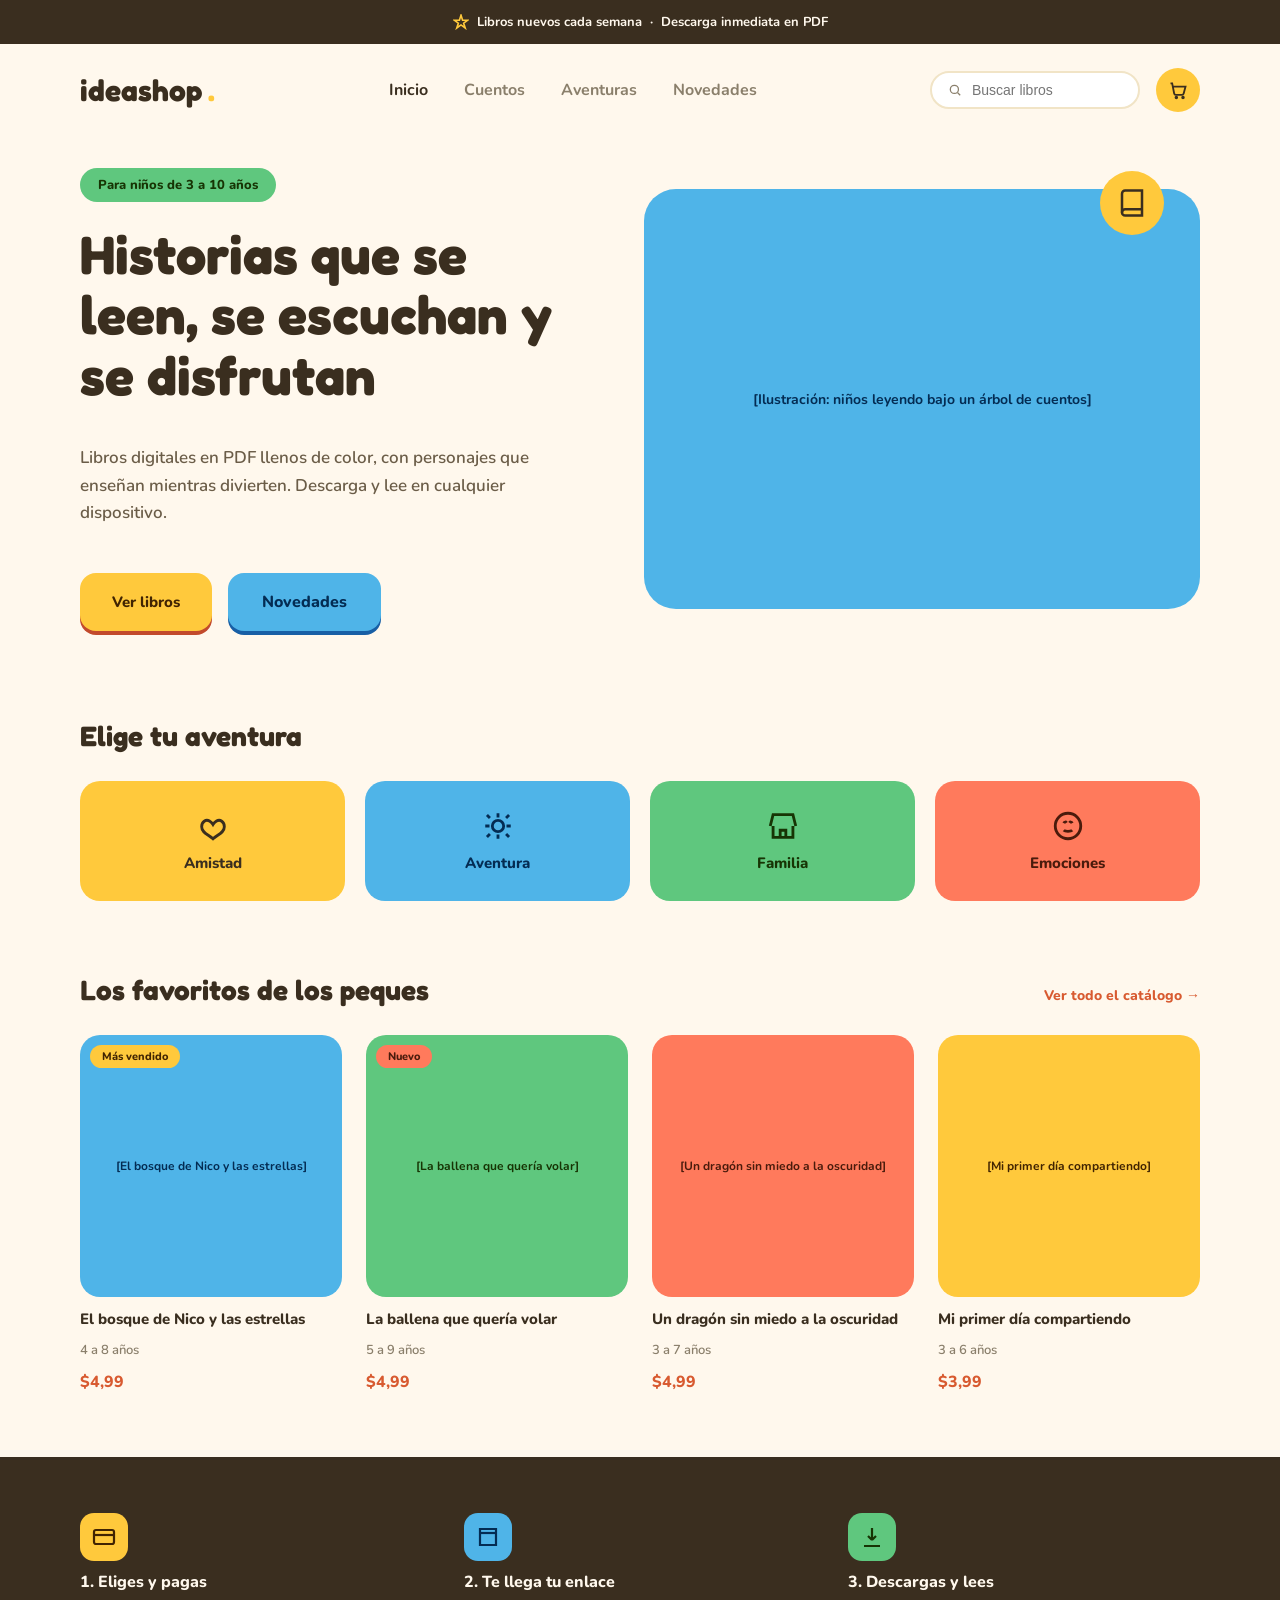
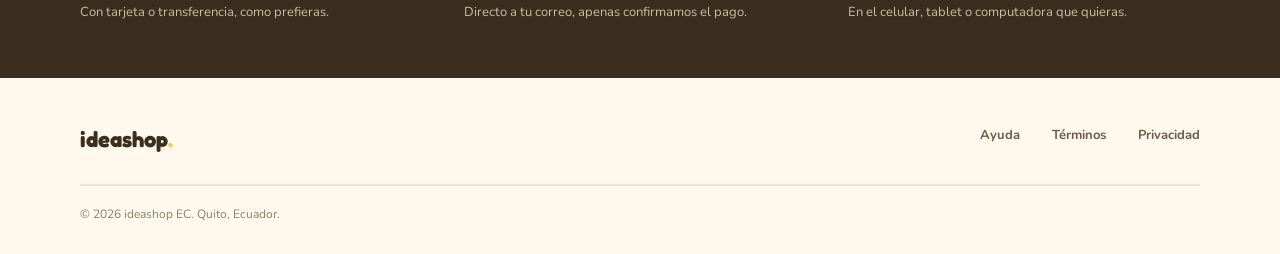
==== public/index.html @ 3af10f52 "Primera versión del sitio ideashop kids" ====
<!doctype html>
<html lang="es">
<head>
<meta charset="utf-8">
<meta name="viewport" content="width=device-width, initial-scale=1">
<title>ideashop EC — Libros digitales para niños</title>
<meta name="description" content="Libros digitales en PDF para niños de 3 a 10 años. Descarga inmediata luego de confirmar tu pago.">
<link rel="preconnect" href="https://fonts.googleapis.com">
<link href="https://fonts.googleapis.com/css2?family=Fredoka:wght@500;600;700&family=Nunito:wght@400;600;700;800&display=swap" rel="stylesheet">
<link rel="stylesheet" href="css/styles.css">
</head>
<body>

<div style="display:flex;flex-direction:column">

  <!-- Barra de anuncio -->
  <div style="min-height:44px;background:#3A2E1F;color:#FFF8ED;display:flex;align-items:center;justify-content:center;gap:8px;font-size:13px;font-weight:700;text-align:center;padding:8px 16px">
    <svg width="16" height="16" viewBox="0 0 24 24" fill="none" stroke="#FFC93C" stroke-width="2.5"><path d="M12 2l2.4 7.4H22l-6 4.4 2.3 7.2-6.3-4.6-6.3 4.6 2.3-7.2-6-4.4h7.6z"/></svg>
    Libros nuevos cada semana &nbsp;·&nbsp; Descarga inmediata en PDF
  </div>

  <!-- Header -->
  <header style="display:flex;align-items:center;justify-content:space-between;padding:24px 80px;flex-wrap:wrap;gap:16px;background:#FFF8ED">
    <a href="index.html" style="font-family:'Fredoka',sans-serif;font-size:30px;font-weight:700;color:#3A2E1F;display:flex;align-items:center;gap:6px">
      ideashop<span style="color:var(--accent)">.</span>
    </a>

    <nav style="display:flex;gap:36px;font-size:16px;font-weight:700">
      <a href="index.html" style="color:#3A2E1F">Inicio</a>
      <a href="#" style="color:#8A7F6B">Cuentos</a>
      <a href="#" style="color:#8A7F6B">Aventuras</a>
      <a href="#" style="color:#8A7F6B">Novedades</a>
    </nav>

    <div style="display:flex;align-items:center;gap:16px">
      <div style="display:flex;align-items:center;background:#FFFFFF;border:2px solid #F1E4C6;border-radius:24px;padding:8px 16px;gap:8px;width:210px">
        <svg width="16" height="16" viewBox="0 0 24 24" fill="none" stroke="#8A7F6B" stroke-width="2.2"><circle cx="11" cy="11" r="7"/><line x1="21" y1="21" x2="16.65" y2="16.65"/></svg>
        <label for="search" style="position:absolute;width:1px;height:1px;overflow:hidden;clip:rect(0 0 0 0)">Buscar libros</label>
        <input id="search" type="text" placeholder="Buscar libros" style="border:none;background:transparent;outline:none;font-size:14px;color:#3A2E1F;width:100%">
      </div>
      <button aria-label="Carrito de compras" style="background:var(--accent);border:none;border-radius:50%;width:44px;height:44px;display:flex;align-items:center;justify-content:center;position:relative">
        <svg width="20" height="20" viewBox="0 0 24 24" fill="none" stroke="#3A2E1F" stroke-width="2.2"><path d="M3 4h2l2.4 12.2a2 2 0 0 0 2 1.6h7.4a2 2 0 0 0 2-1.6L21 8H6"/><circle cx="10" cy="21" r="1"/><circle cx="18" cy="21" r="1"/></svg>
      </button>
    </div>
  </header>

  <!-- Hero -->
  <section style="padding:32px 80px 72px;display:flex;gap:56px;align-items:center;flex-wrap:wrap">
    <div style="flex:1;min-width:320px;display:flex;flex-direction:column;gap:22px">
      <span style="background:#5FC77E;color:#173404;font-size:13px;font-weight:800;padding:8px 18px;border-radius:20px;width:fit-content">Para niños de 3 a 10 años</span>
      <h1 style="font-size:54px;line-height:1.12;color:#3A2E1F;font-weight:700">Historias que se leen, se escuchan y se disfrutan</h1>
      <p style="font-size:17px;line-height:1.6;color:#6B5D48;max-width:460px;font-weight:600">
        Libros digitales en PDF llenos de color, con personajes que enseñan mientras divierten. Descarga y lee en cualquier dispositivo.
      </p>
      <div style="display:flex;gap:16px;margin-top:8px;flex-wrap:wrap">
        <a href="producto.html" class="btn-accent" style="box-shadow:0 4px 0 #C24A2C">Ver libros</a>
        <a href="#" style="background:#4FB4E8;color:#042C53;padding:18px 34px;border-radius:16px;font-weight:800;font-size:16px;box-shadow:0 4px 0 #185FA5">Novedades</a>
      </div>
    </div>
    <div style="flex:1;min-width:320px;height:420px;border-radius:32px;background:#4FB4E8;display:flex;align-items:center;justify-content:center;color:#042C53;font-size:14px;font-weight:700;text-align:center;padding:24px;box-sizing:border-box;position:relative">
      [Ilustración: niños leyendo bajo un árbol de cuentos]
      <div style="position:absolute;top:-18px;right:36px;width:64px;height:64px;border-radius:50%;background:var(--accent);display:flex;align-items:center;justify-content:center">
        <svg width="30" height="30" viewBox="0 0 24 24" fill="none" stroke="#3A2E1F" stroke-width="2"><path d="M4 19.5A2.5 2.5 0 0 1 6.5 17H20"/><path d="M6.5 2H20v20H6.5A2.5 2.5 0 0 1 4 19.5v-15A2.5 2.5 0 0 1 6.5 2z"/></svg>
      </div>
    </div>
  </section>

  <!-- Categorías -->
  <section style="padding:16px 80px 56px;box-sizing:border-box">
    <h2 style="font-size:28px;font-weight:700;margin-bottom:28px;color:#3A2E1F">Elige tu aventura</h2>
    <div style="display:grid;grid-template-columns:repeat(4,minmax(180px,1fr));gap:20px">

      <div style="background:var(--accent);border-radius:20px;padding:28px 20px;display:flex;flex-direction:column;gap:10px;align-items:center;text-align:center">
        <svg width="34" height="34" viewBox="0 0 24 24" fill="none" stroke="#3A2E1F" stroke-width="2"><path d="M12 21C9 18 4 17 4 12.5 4 9 7 7 9.5 8.5 11 9.4 12 11 12 11s1-1.6 2.5-2.5C17 7 20 9 20 12.5c0 4.5-5 5.5-8 8.5z"/></svg>
        <span style="font-size:15px;font-weight:800;color:#3A2E1F">Amistad</span>
      </div>
      <div style="background:#4FB4E8;border-radius:20px;padding:28px 20px;display:flex;flex-direction:column;gap:10px;align-items:center;text-align:center">
        <svg width="34" height="34" viewBox="0 0 24 24" fill="none" stroke="#042C53" stroke-width="2"><path d="M12 3v3M12 18v3M4.2 4.2l2.1 2.1M17.7 17.7l2.1 2.1M3 12h3M18 12h3M4.2 19.8l2.1-2.1M17.7 6.3l2.1-2.1"/><circle cx="12" cy="12" r="4"/></svg>
        <span style="font-size:15px;font-weight:800;color:#042C53">Aventura</span>
      </div>
      <div style="background:#5FC77E;border-radius:20px;padding:28px 20px;display:flex;flex-direction:column;gap:10px;align-items:center;text-align:center">
        <svg width="34" height="34" viewBox="0 0 24 24" fill="none" stroke="#173404" stroke-width="2"><path d="M3 12l2-8h14l2 8"/><path d="M5 12v8h14v-8"/><path d="M10 20v-5h4v5"/></svg>
        <span style="font-size:15px;font-weight:800;color:#173404">Familia</span>
      </div>
      <div style="background:#FF7A5C;border-radius:20px;padding:28px 20px;display:flex;flex-direction:column;gap:10px;align-items:center;text-align:center">
        <svg width="34" height="34" viewBox="0 0 24 24" fill="none" stroke="#4A1B0C" stroke-width="2"><circle cx="12" cy="12" r="9"/><path d="M9 10c.5-1 1.5-1 2-.3M15 10c-.5-1-1.5-1-2-.3M9 15c1 1 5 1 6 0"/></svg>
        <span style="font-size:15px;font-weight:800;color:#4A1B0C">Emociones</span>
      </div>

    </div>
  </section>

  <!-- Más vendidos -->
  <section style="padding:16px 80px 64px;box-sizing:border-box">
    <div style="display:flex;justify-content:space-between;align-items:baseline;margin-bottom:28px;flex-wrap:wrap;gap:8px">
      <h2 style="font-size:28px;font-weight:700;color:#3A2E1F">Los favoritos de los peques</h2>
      <a href="#" style="font-size:14px;font-weight:800;color:#D85A30">Ver todo el catálogo →</a>
    </div>
    <div style="display:grid;grid-template-columns:repeat(4,minmax(180px,1fr));gap:24px">

      <a href="producto.html" style="display:flex;flex-direction:column;gap:12px">
        <div style="position:relative;width:100%;aspect-ratio:1/1;border-radius:20px;background:#4FB4E8;display:flex;align-items:center;justify-content:center;color:#042C53;font-size:12px;font-weight:700;text-align:center;padding:12px;box-sizing:border-box">
          [El bosque de Nico y las estrellas]
          <span style="position:absolute;top:10px;left:10px;background:#FFC93C;color:#412402;font-size:11px;font-weight:800;padding:4px 12px;border-radius:20px">Más vendido</span>
        </div>
        <div style="font-size:15px;font-weight:800;color:#3A2E1F">El bosque de Nico y las estrellas</div>
        <div style="font-size:13px;color:#8A7F6B;font-weight:600">4 a 8 años</div>
        <div style="font-size:16px;color:#D85A30;font-weight:800">$4,99</div>
      </a>

      <div style="display:flex;flex-direction:column;gap:12px">
        <div style="position:relative;width:100%;aspect-ratio:1/1;border-radius:20px;background:#5FC77E;display:flex;align-items:center;justify-content:center;color:#173404;font-size:12px;font-weight:700;text-align:center;padding:12px;box-sizing:border-box">
          [La ballena que quería volar]
          <span style="position:absolute;top:10px;left:10px;background:#FF7A5C;color:#4A1B0C;font-size:11px;font-weight:800;padding:4px 12px;border-radius:20px">Nuevo</span>
        </div>
        <div style="font-size:15px;font-weight:800;color:#3A2E1F">La ballena que quería volar</div>
        <div style="font-size:13px;color:#8A7F6B;font-weight:600">5 a 9 años</div>
        <div style="font-size:16px;color:#D85A30;font-weight:800">$4,99</div>
      </div>

      <div style="display:flex;flex-direction:column;gap:12px">
        <div style="width:100%;aspect-ratio:1/1;border-radius:20px;background:#FF7A5C;display:flex;align-items:center;justify-content:center;color:#4A1B0C;font-size:12px;font-weight:700;text-align:center;padding:12px;box-sizing:border-box">
          [Un dragón sin miedo a la oscuridad]
        </div>
        <div style="font-size:15px;font-weight:800;color:#3A2E1F">Un dragón sin miedo a la oscuridad</div>
        <div style="font-size:13px;color:#8A7F6B;font-weight:600">3 a 7 años</div>
        <div style="font-size:16px;color:#D85A30;font-weight:800">$4,99</div>
      </div>

      <div style="display:flex;flex-direction:column;gap:12px">
        <div style="width:100%;aspect-ratio:1/1;border-radius:20px;background:var(--accent);display:flex;align-items:center;justify-content:center;color:#412402;font-size:12px;font-weight:700;text-align:center;padding:12px;box-sizing:border-box">
          [Mi primer día compartiendo]
        </div>
        <div style="font-size:15px;font-weight:800;color:#3A2E1F">Mi primer día compartiendo</div>
        <div style="font-size:13px;color:#8A7F6B;font-weight:600">3 a 6 años</div>
        <div style="font-size:16px;color:#D85A30;font-weight:800">$3,99</div>
      </div>

    </div>
  </section>

  <!-- Banner cómo funciona -->
  <section style="padding:56px 80px;background:#3A2E1F;display:flex;justify-content:space-between;gap:32px;box-sizing:border-box;flex-wrap:wrap">
    <div style="flex:1;min-width:220px;display:flex;flex-direction:column;gap:10px">
      <div style="width:48px;height:48px;border-radius:14px;background:var(--accent);display:flex;align-items:center;justify-content:center">
        <svg width="24" height="24" viewBox="0 0 24 24" fill="none" stroke="#412402" stroke-width="2.2"><rect x="2" y="5" width="20" height="14" rx="2"/><line x1="2" y1="10" x2="22" y2="10"/></svg>
      </div>
      <span style="color:#FFF8ED;font-weight:800;font-size:16px">1. Eliges y pagas</span>
      <p style="color:#C9BFA8;font-size:13px;line-height:1.5;margin:0">Con tarjeta o transferencia, como prefieras.</p>
    </div>
    <div style="flex:1;min-width:220px;display:flex;flex-direction:column;gap:10px">
      <div style="width:48px;height:48px;border-radius:14px;background:#4FB4E8;display:flex;align-items:center;justify-content:center">
        <svg width="24" height="24" viewBox="0 0 24 24" fill="none" stroke="#042C53" stroke-width="2.2"><path d="M4 4h16v16H4z"/><path d="M4 8h16"/></svg>
      </div>
      <span style="color:#FFF8ED;font-weight:800;font-size:16px">2. Te llega tu enlace</span>
      <p style="color:#C9BFA8;font-size:13px;line-height:1.5;margin:0">Directo a tu correo, apenas confirmamos el pago.</p>
    </div>
    <div style="flex:1;min-width:220px;display:flex;flex-direction:column;gap:10px">
      <div style="width:48px;height:48px;border-radius:14px;background:#5FC77E;display:flex;align-items:center;justify-content:center">
        <svg width="24" height="24" viewBox="0 0 24 24" fill="none" stroke="#173404" stroke-width="2.2"><path d="M12 3v12m0 0l-4-4m4 4l4-4M4 21h16"/></svg>
      </div>
      <span style="color:#FFF8ED;font-weight:800;font-size:16px">3. Descargas y lees</span>
      <p style="color:#C9BFA8;font-size:13px;line-height:1.5;margin:0">En el celular, tablet o computadora que quieras.</p>
    </div>
  </section>

  <!-- Footer -->
  <footer style="background:#FFF8ED;color:#6B5D48;padding:48px 80px 32px;box-sizing:border-box;display:flex;flex-direction:column;gap:32px">
    <div style="display:flex;justify-content:space-between;align-items:flex-start;flex-wrap:wrap;gap:16px">
      <span style="font-family:'Fredoka',sans-serif;font-size:22px;font-weight:700;color:#3A2E1F">ideashop<span style="color:var(--accent)">.</span></span>
      <div style="display:flex;gap:32px;font-size:13px;font-weight:700;flex-wrap:wrap">
        <a href="#" style="color:#6B5D48">Ayuda</a>
        <a href="#" style="color:#6B5D48">Términos</a>
        <a href="#" style="color:#6B5D48">Privacidad</a>
      </div>
    </div>
    <div style="border-top:2px solid #F1E4C6;padding-top:20px;font-size:12px;color:#8A7F6B">© 2026 ideashop EC. Quito, Ecuador.</div>
  </footer>

</div>
</body>
</html>
---- public/css/styles.css ----
/* ideashop EC — Estilos globales
   Paleta "Arcoíris de cuentos"
   Fuentes: Fredoka (títulos) + Nunito (texto) */

:root {
  --accent: #FFC93C;      /* amarillo sol */
  --blue: #4FB4E8;        /* azul cielo */
  --coral: #FF7A5C;       /* coral */
  --green: #5FC77E;       /* verde */
  --cream: #FFF8ED;       /* crema (fondo) */
  --text: #3A2E1F;        /* marrón oscuro */
  --text-soft: #6B5D48;
  --text-muted: #8A7F6B;
  --border: #F1E4C6;
  --panel: #FBF4E4;
}

* { box-sizing: border-box; }

body {
  margin: 0;
  font-family: 'Nunito', sans-serif;
  background: var(--cream);
  color: var(--text);
}

h1, h2, h3 {
  font-family: 'Fredoka', sans-serif;
  margin: 0;
}

a { color: inherit; text-decoration: none; }

button {
  font-family: 'Nunito', sans-serif;
  cursor: pointer;
  border: none;
}

.container {
  max-width: 1200px;
  margin: 0 auto;
  padding: 0 24px;
}

/* Botón "presionado" reutilizable */
.btn-accent {
  background: var(--accent);
  color: #412402;
  padding: 16px 32px;
  border-radius: 16px;
  font-weight: 800;
  font-size: 15px;
  box-shadow: 0 4px 0 #BA7517;
  display: inline-flex;
  align-items: center;
  justify-content: center;
  gap: 8px;
}

.btn-outline {
  border: 2px solid var(--text);
  color: var(--text);
  padding: 14px 28px;
  border-radius: 14px;
  font-weight: 800;
  font-size: 14px;
}

/* Utilidades responsive básicas */
@media (max-width: 960px) {
  header nav { display: none !important; }
  section[style*="display:flex"] { flex-wrap: wrap; }
}
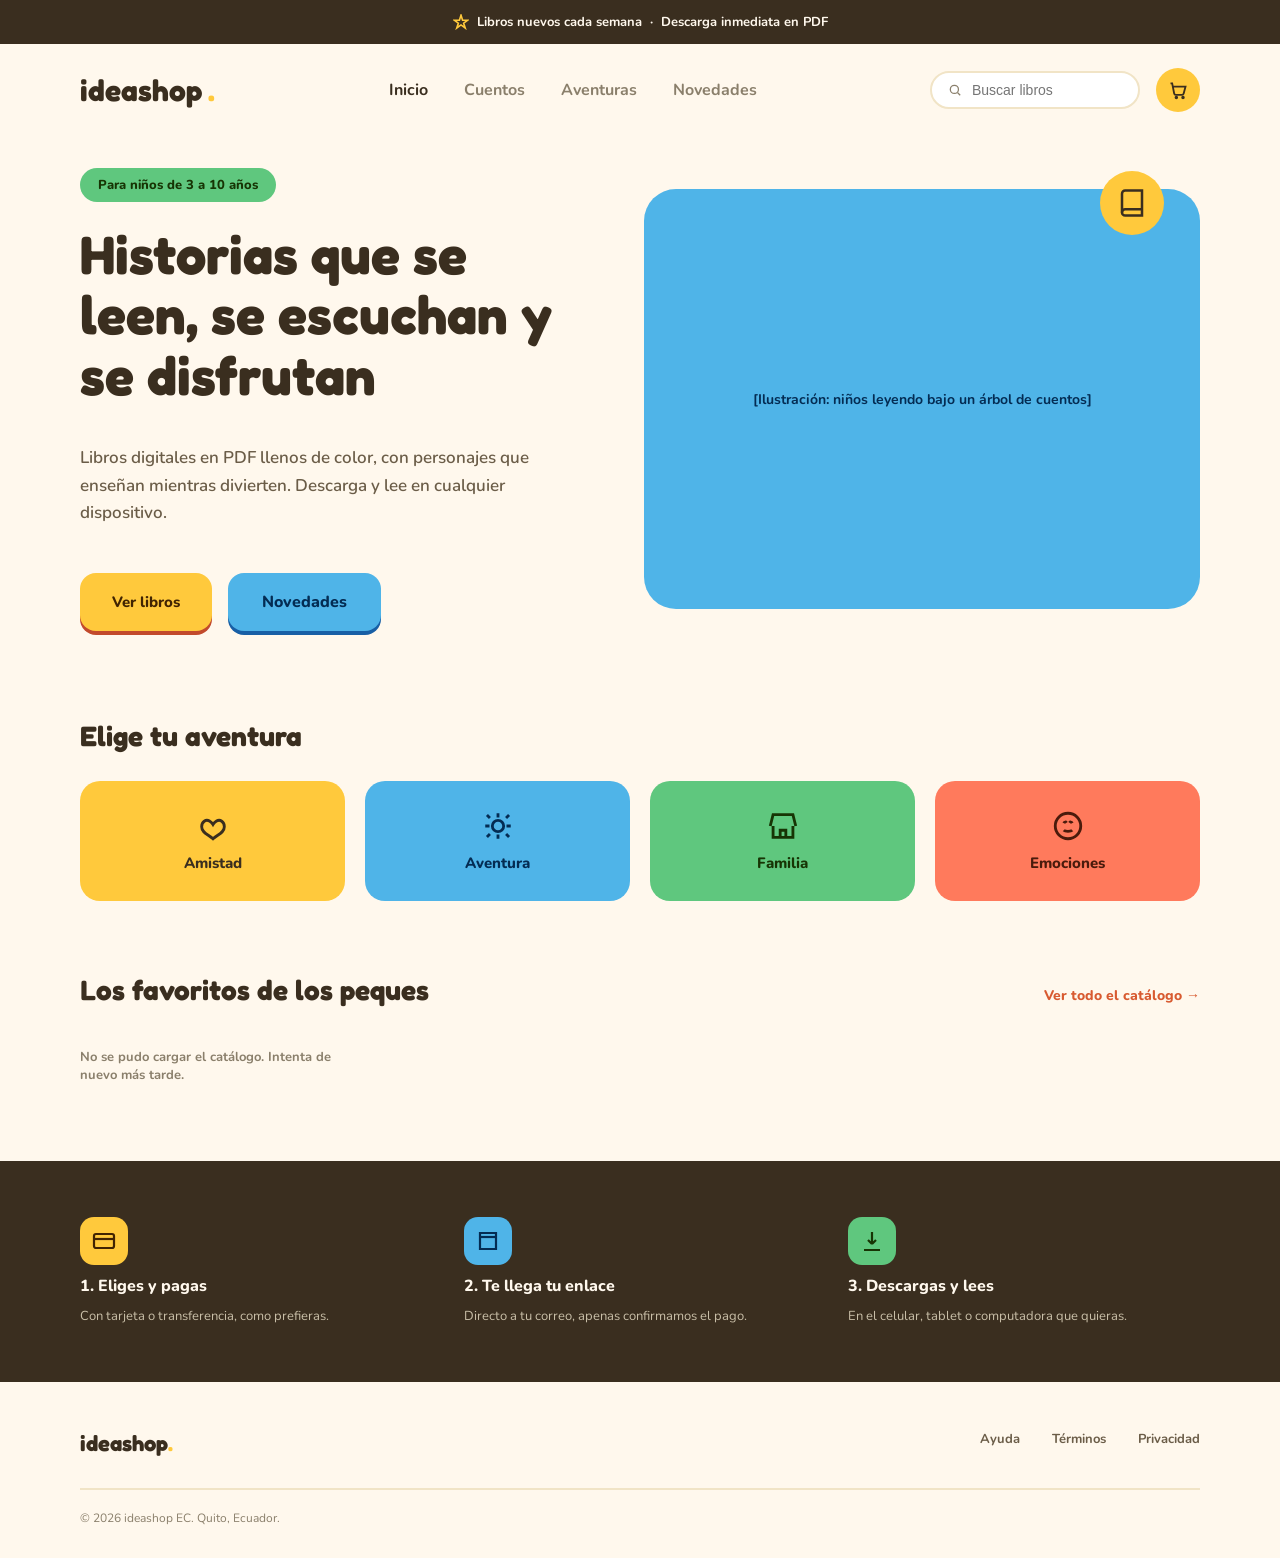
==== commit cbb53fb1: "Versionado 20260928T20H45" ====
--- a/public/index.html
+++ b/public/index.html
@@ -96,46 +96,8 @@
       <h2 style="font-size:28px;font-weight:700;color:#3A2E1F">Los favoritos de los peques</h2>
       <a href="#" style="font-size:14px;font-weight:800;color:#D85A30">Ver todo el catálogo →</a>
     </div>
-    <div style="display:grid;grid-template-columns:repeat(4,minmax(180px,1fr));gap:24px">
-
-      <a href="producto.html" style="display:flex;flex-direction:column;gap:12px">
-        <div style="position:relative;width:100%;aspect-ratio:1/1;border-radius:20px;background:#4FB4E8;display:flex;align-items:center;justify-content:center;color:#042C53;font-size:12px;font-weight:700;text-align:center;padding:12px;box-sizing:border-box">
-          [El bosque de Nico y las estrellas]
-          <span style="position:absolute;top:10px;left:10px;background:#FFC93C;color:#412402;font-size:11px;font-weight:800;padding:4px 12px;border-radius:20px">Más vendido</span>
-        </div>
-        <div style="font-size:15px;font-weight:800;color:#3A2E1F">El bosque de Nico y las estrellas</div>
-        <div style="font-size:13px;color:#8A7F6B;font-weight:600">4 a 8 años</div>
-        <div style="font-size:16px;color:#D85A30;font-weight:800">$4,99</div>
-      </a>
-
-      <div style="display:flex;flex-direction:column;gap:12px">
-        <div style="position:relative;width:100%;aspect-ratio:1/1;border-radius:20px;background:#5FC77E;display:flex;align-items:center;justify-content:center;color:#173404;font-size:12px;font-weight:700;text-align:center;padding:12px;box-sizing:border-box">
-          [La ballena que quería volar]
-          <span style="position:absolute;top:10px;left:10px;background:#FF7A5C;color:#4A1B0C;font-size:11px;font-weight:800;padding:4px 12px;border-radius:20px">Nuevo</span>
-        </div>
-        <div style="font-size:15px;font-weight:800;color:#3A2E1F">La ballena que quería volar</div>
-        <div style="font-size:13px;color:#8A7F6B;font-weight:600">5 a 9 años</div>
-        <div style="font-size:16px;color:#D85A30;font-weight:800">$4,99</div>
-      </div>
-
-      <div style="display:flex;flex-direction:column;gap:12px">
-        <div style="width:100%;aspect-ratio:1/1;border-radius:20px;background:#FF7A5C;display:flex;align-items:center;justify-content:center;color:#4A1B0C;font-size:12px;font-weight:700;text-align:center;padding:12px;box-sizing:border-box">
-          [Un dragón sin miedo a la oscuridad]
-        </div>
-        <div style="font-size:15px;font-weight:800;color:#3A2E1F">Un dragón sin miedo a la oscuridad</div>
-        <div style="font-size:13px;color:#8A7F6B;font-weight:600">3 a 7 años</div>
-        <div style="font-size:16px;color:#D85A30;font-weight:800">$4,99</div>
-      </div>
-
-      <div style="display:flex;flex-direction:column;gap:12px">
-        <div style="width:100%;aspect-ratio:1/1;border-radius:20px;background:var(--accent);display:flex;align-items:center;justify-content:center;color:#412402;font-size:12px;font-weight:700;text-align:center;padding:12px;box-sizing:border-box">
-          [Mi primer día compartiendo]
-        </div>
-        <div style="font-size:15px;font-weight:800;color:#3A2E1F">Mi primer día compartiendo</div>
-        <div style="font-size:13px;color:#8A7F6B;font-weight:600">3 a 6 años</div>
-        <div style="font-size:16px;color:#D85A30;font-weight:800">$3,99</div>
-      </div>
-
+    <div id="catalogo" style="display:grid;grid-template-columns:repeat(4,minmax(180px,1fr));gap:24px">
+      <p style="color:var(--text-muted);font-size:13px;font-weight:700">Cargando libros…</p>
     </div>
   </section>
 
@@ -178,5 +140,40 @@
   </footer>
 
 </div>
+
+<script>
+// Carga el catálogo real desde el backend (Worker + D1) en vez de tenerlo
+// hardcodeado. Los libros se administran desde /admin.
+async function cargarCatalogo() {
+  const cont = document.getElementById("catalogo");
+  try {
+    const res = await fetch("/api/libros");
+    const { libros } = await res.json();
+
+    if (!libros || libros.length === 0) {
+      cont.innerHTML = '<p style="color:var(--text-muted);font-size:13px;font-weight:700">Todavía no hay libros publicados.</p>';
+      return;
+    }
+
+    cont.innerHTML = libros
+      .map(
+        (l) => `
+      <a href="producto.html?slug=${encodeURIComponent(l.slug)}" style="display:flex;flex-direction:column;gap:12px">
+        <div style="position:relative;width:100%;aspect-ratio:1/1;border-radius:20px;background:${l.portada_color};display:flex;align-items:center;justify-content:center;color:#042C53;font-size:12px;font-weight:700;text-align:center;padding:12px;box-sizing:border-box">
+          [${l.titulo}]
+          ${l.etiqueta ? `<span style="position:absolute;top:10px;left:10px;background:#FFC93C;color:#412402;font-size:11px;font-weight:800;padding:4px 12px;border-radius:20px">${l.etiqueta}</span>` : ""}
+        </div>
+        <div style="font-size:15px;font-weight:800;color:#3A2E1F">${l.titulo}</div>
+        <div style="font-size:13px;color:#8A7F6B;font-weight:600">${l.edad_desde ?? "?"} a ${l.edad_hasta ?? "?"} años</div>
+        <div style="font-size:16px;color:#D85A30;font-weight:800">$${l.precio}</div>
+      </a>`
+      )
+      .join("");
+  } catch (e) {
+    cont.innerHTML = '<p style="color:var(--text-muted);font-size:13px;font-weight:700">No se pudo cargar el catálogo. Intenta de nuevo más tarde.</p>';
+  }
+}
+cargarCatalogo();
+</script>
 </body>
 </html>
